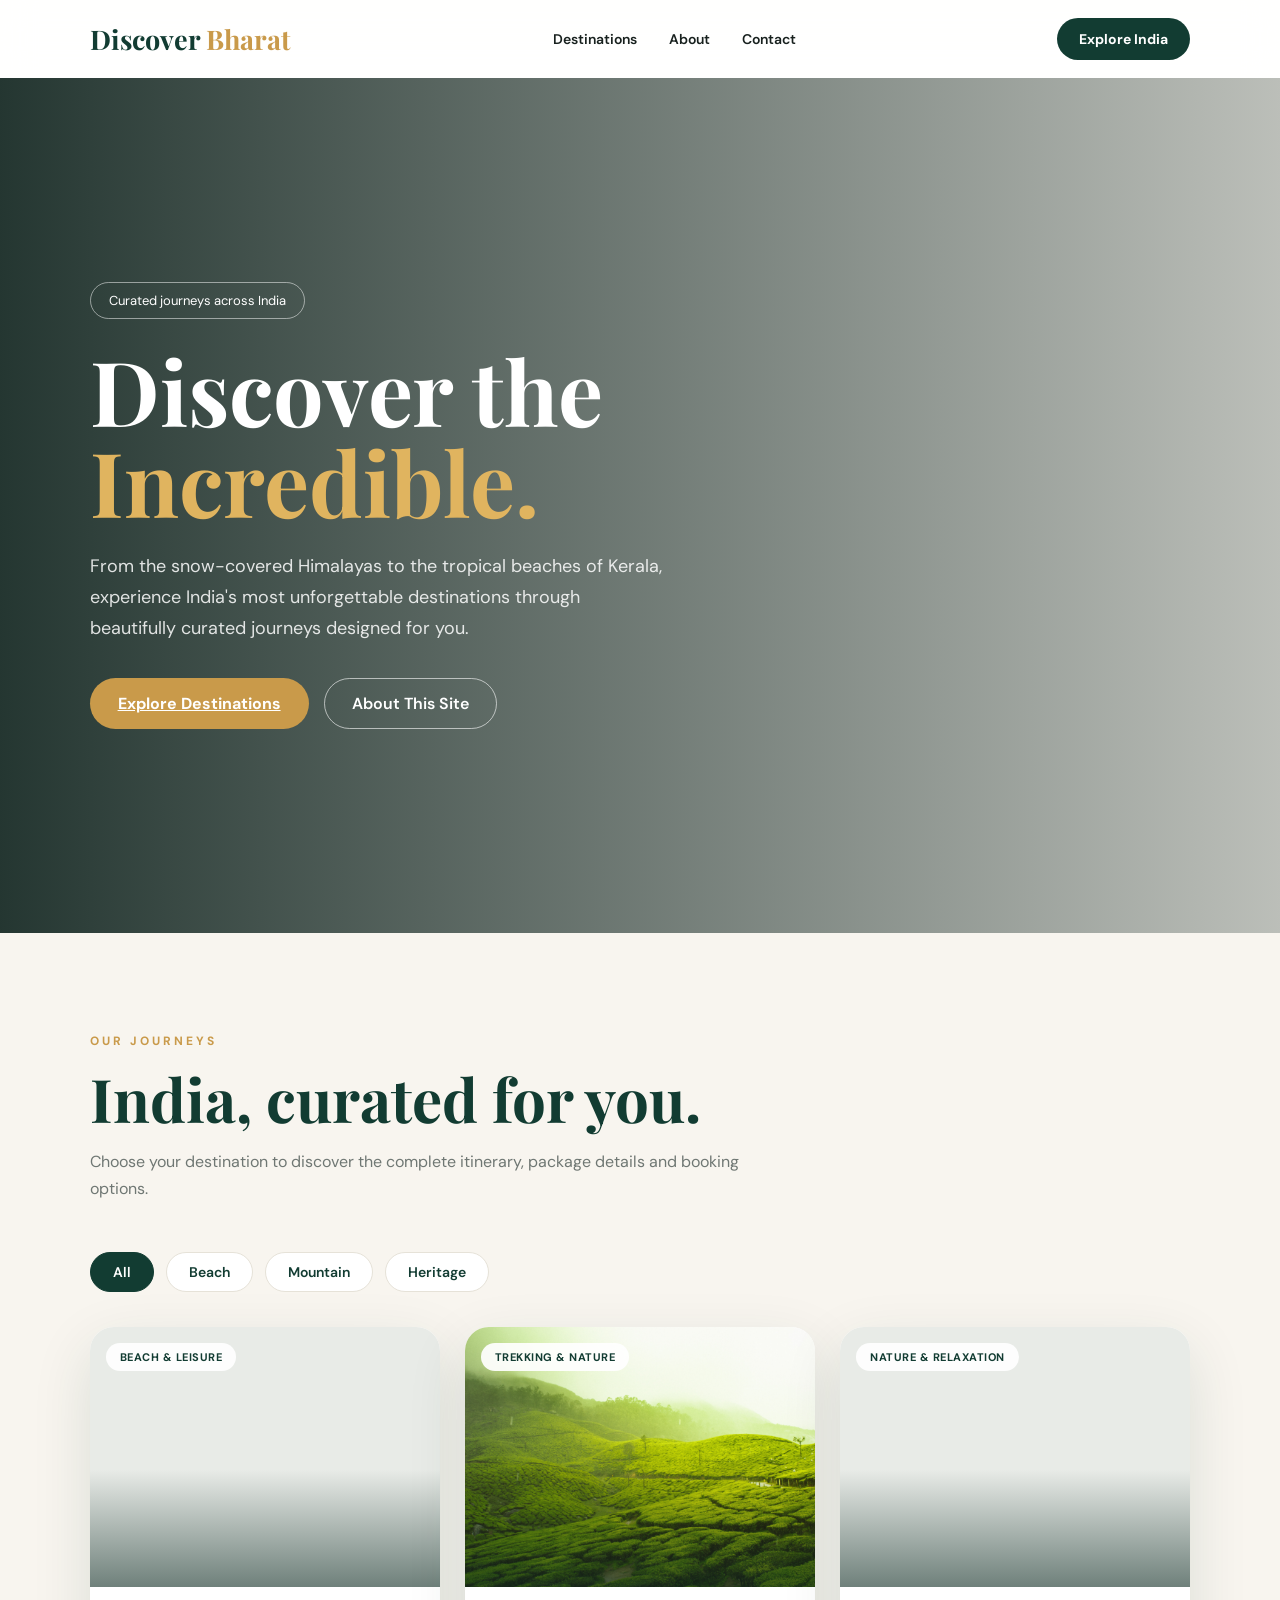
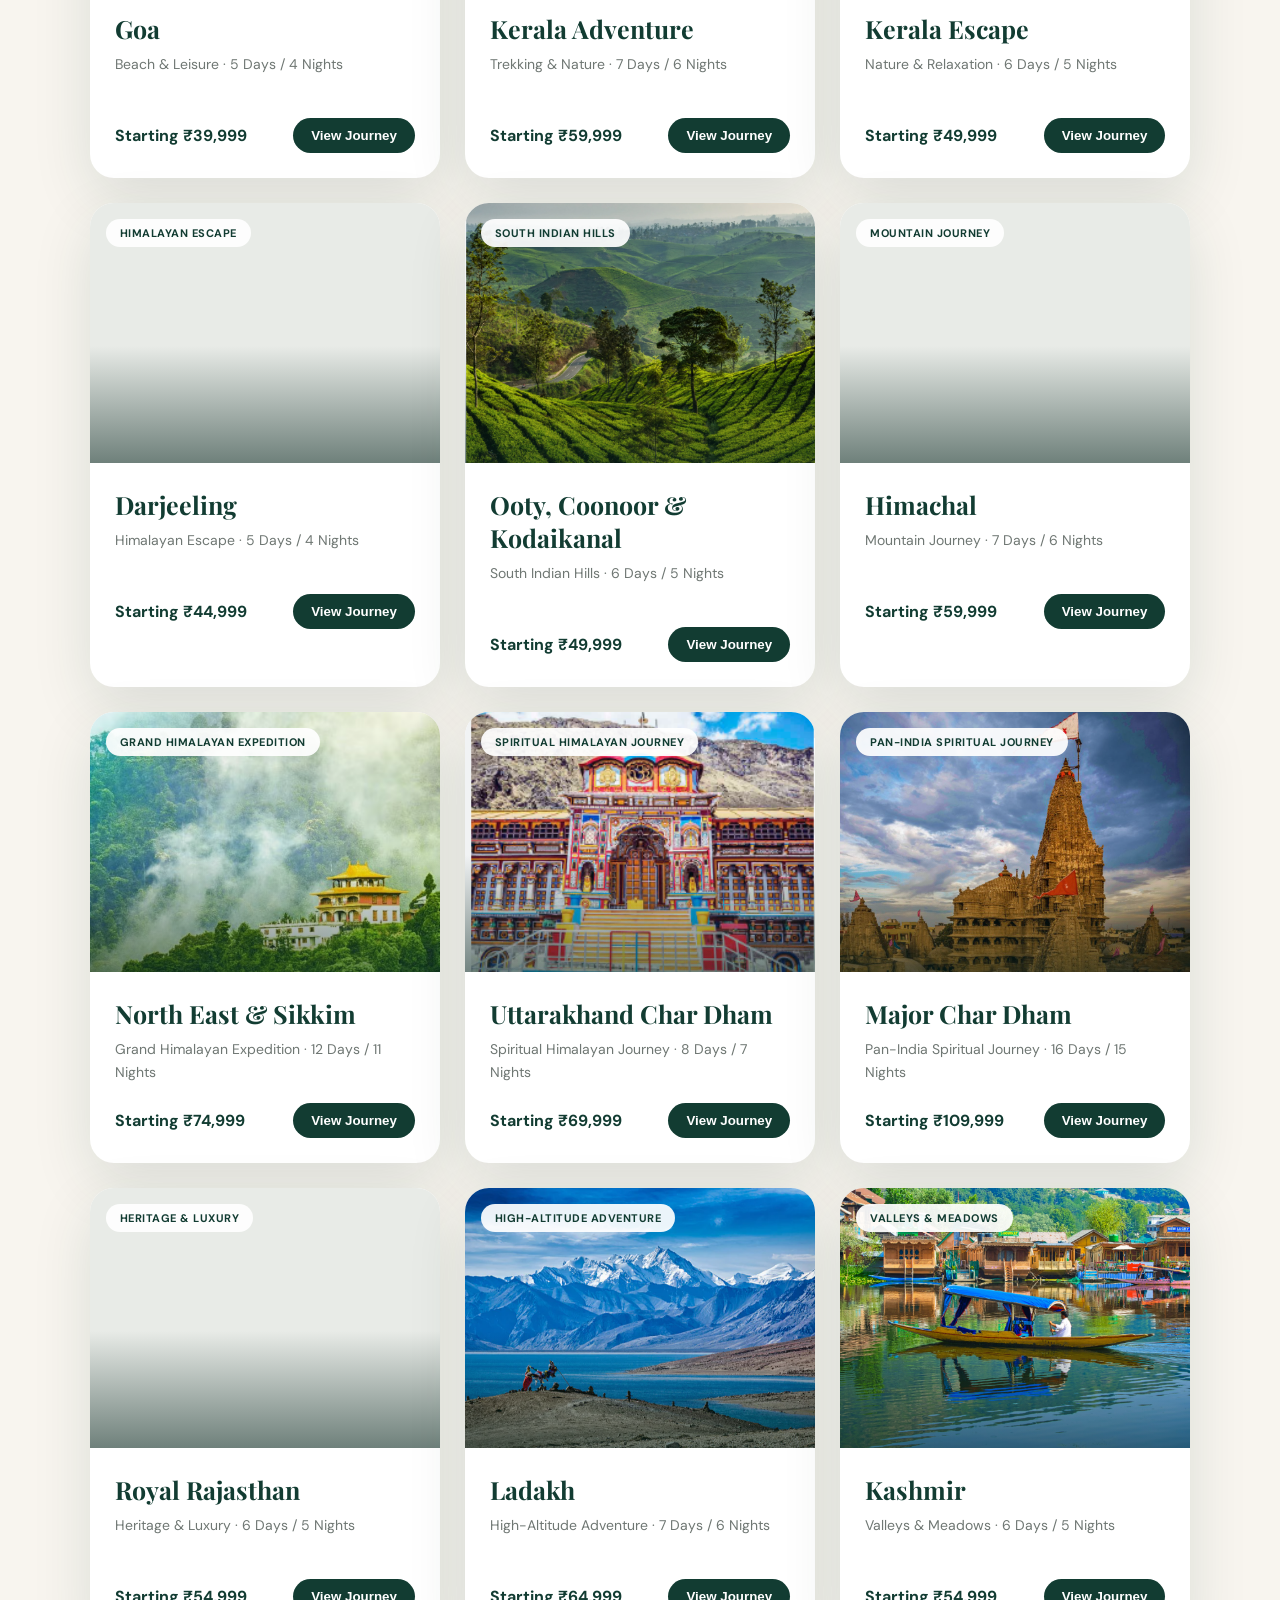
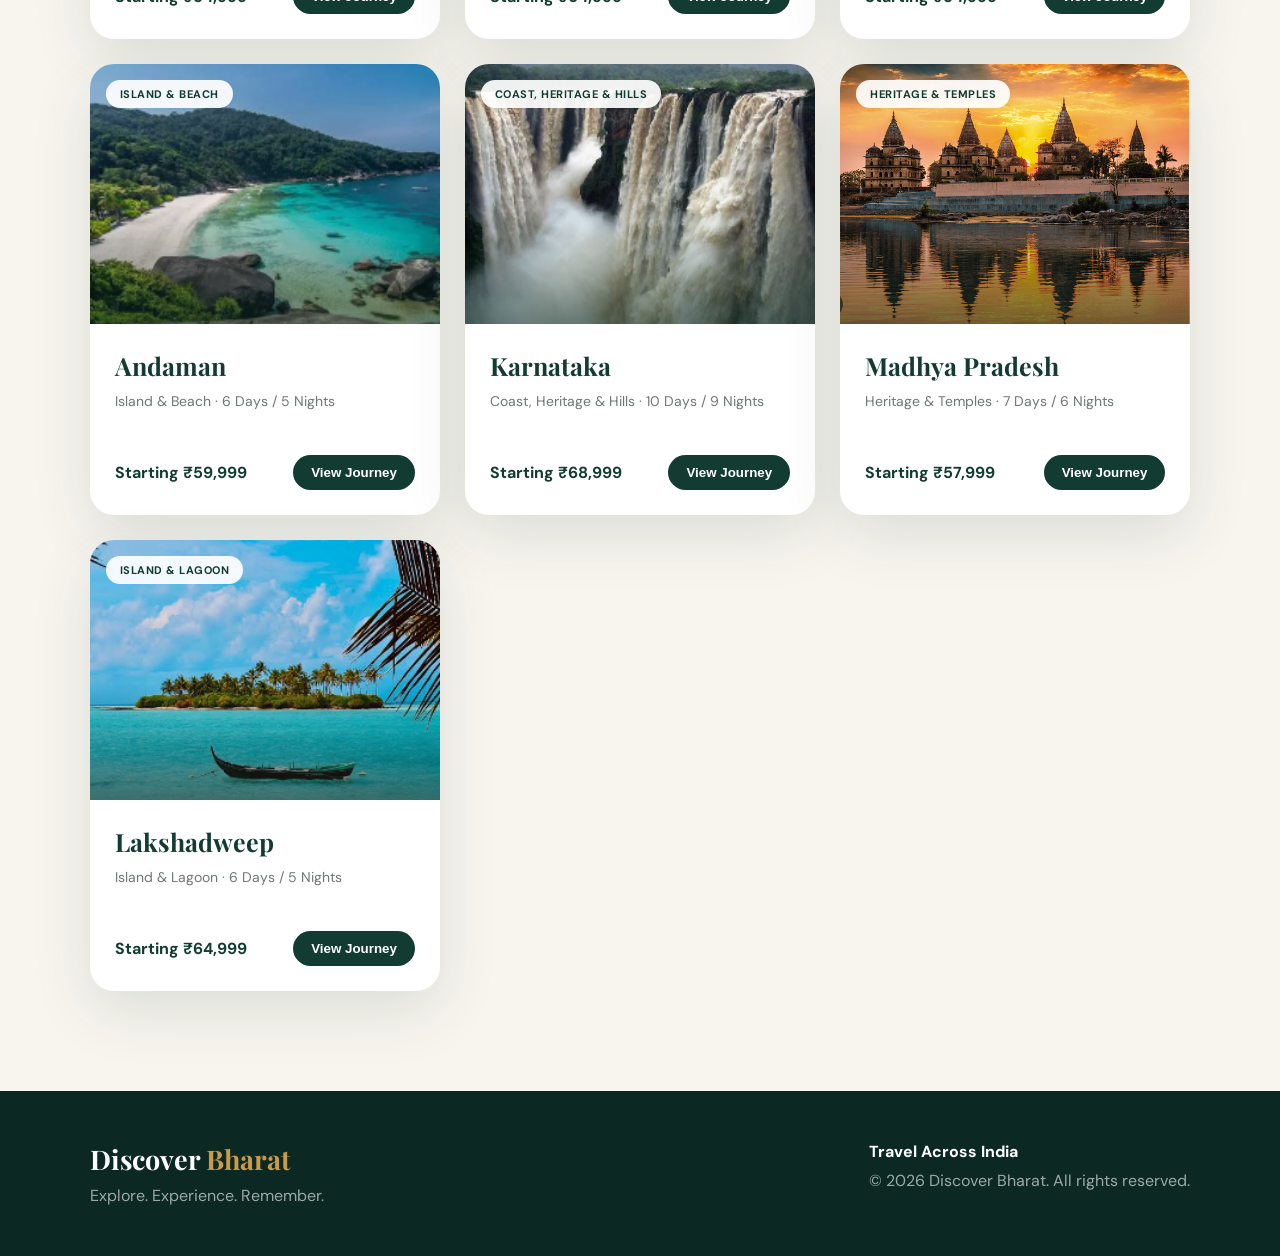
==== index.html @ ce4983fe "Add files via upload" ====
<!DOCTYPE html>
<html lang="en">
<head>
<meta charset="UTF-8">
<meta name="viewport" content="width=device-width, initial-scale=1.0">
<title>Discover Bharat | Explore Incredible India</title>
<link rel="preconnect" href="https://fonts.googleapis.com">
<link rel="preconnect" href="https://fonts.gstatic.com" crossorigin>
<link href="https://fonts.googleapis.com/css2?family=DM+Sans:wght@400;500;600;700&family=Playfair+Display:wght@500;600;700&display=swap" rel="stylesheet">
<link rel="stylesheet" href="styles.css">
</head>

<body>

<!-- =========================================
     NAVIGATION
========================================= -->
<nav>
<a href="index.html" class="logo">Discover <span>Bharat</span></a>

<ul class="nav-links" id="navLinks">
<li><a href="#destinations">Destinations</a></li>
<li><a href="about.html">About</a></li>
<li><a href="contact.html">Contact</a></li>
</ul>

<a href="#destinations" class="nav-button">Explore India</a>

<button class="nav-toggle" id="navToggle" aria-label="Toggle menu" aria-expanded="false">
<span></span><span></span><span></span>
</button>
</nav>

<!-- =========================================
     HERO
========================================= -->
<section class="hero">
<div class="hero-content">
<div class="hero-tag">Curated journeys across India</div>
<h1>Discover the<br><span>Incredible.</span></h1>
<p>From the snow-covered Himalayas to the tropical beaches of Kerala, experience India's most unforgettable destinations through beautifully curated journeys designed for you.</p>
<div class="hero-buttons">
<a href="#destinations" class="btn-primary">Explore Destinations</a>
<a href="about.html" class="btn-outline">About This Site</a>
</div>
</div>
</section>

<!-- =========================================
     DESTINATIONS
========================================= -->
<section class="section" id="destinations">
<div class="section-heading">
<div class="eyebrow">Our Journeys</div>
<h2>India, curated for you.</h2>
<p>Choose your destination to discover the complete itinerary, package details and booking options.</p>
</div>
<div class="filter-bar">
<button class="filter-btn active" data-filter="all">All</button>
<button class="filter-btn" data-filter="beach">Beach</button>
<button class="filter-btn" data-filter="mountain">Mountain</button>
<button class="filter-btn" data-filter="heritage">Heritage</button>
</div>
<div class="destination-grid" id="destinationGrid"></div>
</section>

<!-- =========================================
     FOOTER
========================================= -->
<footer>
<div>
<h2 class="logo" style="color:white;">Discover <span>Bharat</span></h2>
<p>Explore. Experience. Remember.</p>
</div>
<div>
<strong>Travel Across India</strong>
<p>© 2026 Discover Bharat. All rights reserved.</p>
</div>
</footer>

<!-- =========================================
     ITINERARY MODAL
========================================= -->
<div class="modal" id="itineraryModal">
<div class="modal-content">
<div class="modal-header" id="modalHeader">
<button class="close" onclick="closeItinerary()">×</button>
<div class="modal-title"><h2 id="modalTitle"></h2></div>
</div>
<div class="modal-body">
<div class="trip-meta">
<div class="meta-box"><small>Duration</small><strong id="modalDuration"></strong></div>
<div class="meta-box"><small>Package Price</small><strong id="modalPrice"></strong></div>
<div class="meta-box"><small>Travel Style</small><strong id="modalStyle"></strong></div>
</div>
<h3 style="color:#123c32;margin-bottom:25px;">Your Itinerary</h3>
<div id="itineraryDays"></div>

<h3 style="color:#123c32;margin-bottom:15px;">Choose Your Package</h3>
<p style="color:#6f7773;font-size:13px;margin-bottom:20px;">Prices shown are for round-trip airfare only, per person.</p>
<div id="pricingTiers" class="pricing-tiers"></div>

<button class="book-now" onclick="openBooking()">Book This Journey</button>
</div>
</div>
</div>

<!-- =========================================
     BOOKING FORM
========================================= -->
<div class="booking-modal" id="bookingModal">
<div class="booking-box">
<button class="booking-close" onclick="closeBooking()">×</button>
<h2>Plan Your Journey</h2>
<p>Tell us about your trip and our travel team will get in touch with you.</p>
<form action="https://formspree.io/f/mqerwkro" method="POST" onsubmit="return prepareBooking()">
<input type="hidden" name="_subject" value="New Booking Enquiry — Discover Bharat">
<input type="hidden" name="_next" value="thank-you.html">
<div class="form-grid">
<div class="form-group"><label>Full Name</label><input type="text" name="Full Name" id="bookingName" required placeholder="Your name"></div>
<div class="form-group"><label>Phone Number</label><input type="tel" name="Phone Number" id="bookingPhone" required placeholder="+91"></div>
<div class="form-group"><label>Email Address</label><input type="email" name="email" id="bookingEmail" required placeholder="you@example.com"></div>
<div class="form-group"><label>Travel Date</label><input type="date" name="Travel Date" id="bookingDate" required></div>
<div class="form-group"><label>Number of Adults</label><select name="Adults" id="bookingAdults"><option>1 Adult</option><option>2 Adults</option><option>3 Adults</option><option>4 Adults</option><option>5+ Adults</option></select></div>
<div class="form-group"><label>Number of Children</label><select name="Children" id="bookingChildren"><option>No Children</option><option>1 Child</option><option>2 Children</option><option>3 Children</option><option>4+ Children</option></select></div>
<div class="form-group full"><label>Selected Destination</label><input type="text" name="Destination Package" id="bookingDestination" readonly></div>
<div class="form-group full"><label>Anything Else?</label><textarea name="Notes" id="bookingNotes" placeholder="Tell us about your preferences or special requirements"></textarea></div>
</div>
<button class="submit-booking" type="submit">Send Booking Enquiry</button>
</form>
</div>
</div>

<script src="common.js"></script>
<script src="main.js"></script>
</body>
</html>
---- styles.css ----
/* =========================================
   GLOBAL
========================================= */
:root {
    --green: #123c32;
    --green-light: #1d5b49;
    --gold: #c99a4a;
    --cream: #f8f5ef;
    --white: #ffffff;
    --dark: #18211e;
    --muted: #6f7773;
    --shadow: 0 20px 60px rgba(18, 60, 50, 0.12);
}

* {
    margin: 0;
    padding: 0;
    box-sizing: border-box;
}

html {
    scroll-behavior: smooth;
}

body {
    font-family: "DM Sans", sans-serif;
    background: var(--cream);
    color: var(--dark);
}

/* =========================================
   NAVBAR
========================================= */
nav {
    position: fixed;
    top: 0;
    left: 0;
    right: 0;
    z-index: 1000;
    height: 78px;
    display: flex;
    align-items: center;
    justify-content: space-between;
    padding: 0 7%;
    background: rgba(255,255,255,0.94);
    backdrop-filter: blur(16px);
    border-bottom: 1px solid transparent;
    transition: box-shadow 0.3s ease, border-color 0.3s ease;
}

nav.scrolled {
    box-shadow: 0 8px 30px rgba(18,60,50,0.08);
    border-bottom-color: rgba(0,0,0,0.06);
}

:focus-visible {
    outline: 2px solid var(--gold);
    outline-offset: 3px;
}

@media (prefers-reduced-motion: reduce) {
    * {
        animation-duration: 0.001ms !important;
        transition-duration: 0.001ms !important;
    }
}

/* =========================================
   SCROLL REVEAL
========================================= */
.reveal {
    opacity: 0;
    transform: translateY(28px);
    transition: opacity 0.7s ease, transform 0.7s ease;
}

.reveal.in-view {
    opacity: 1;
    transform: translateY(0);
}

.logo {
    font-family: "Playfair Display", serif;
    font-size: 27px;
    font-weight: 700;
    color: var(--green);
    text-decoration: none;
}

.logo span {
    color: var(--gold);
}

.nav-links {
    display: flex;
    gap: 32px;
    list-style: none;
}

.nav-links a {
    text-decoration: none;
    color: var(--dark);
    font-weight: 600;
    font-size: 14px;
}

.nav-button {
    background: var(--green);
    color: white;
    padding: 12px 22px;
    border-radius: 30px;
    text-decoration: none;
    font-size: 14px;
    font-weight: 700;
    transition: background 0.25s ease;
}

.nav-button:hover {
    background: var(--green-light);
}

.nav-toggle {
    display: none;
    flex-direction: column;
    gap: 5px;
    background: none;
    border: none;
    cursor: pointer;
    padding: 6px;
}

.nav-toggle span {
    width: 24px;
    height: 2px;
    background: var(--green);
    border-radius: 2px;
    transition: 0.25s ease;
}

/* =========================================
   HERO
========================================= */
.hero {
    min-height: 95vh;
    margin-top: 78px;
    position: relative;
    display: flex;
    align-items: center;
    padding: 80px 7%;
    overflow: hidden;
    background:
        linear-gradient(
            90deg,
            rgba(7,28,23,0.88),
            rgba(7,28,23,0.25)
        ),
        url("https://images.unsplash.com/photo-1524492412937-b28074a5d7da?auto=format&fit=crop&w=2000&q=90")
        center/cover;
}

.hero-content {
    max-width: 720px;
    color: white;
}

.hero-tag {
    display: inline-block;
    padding: 9px 18px;
    border: 1px solid rgba(255,255,255,0.5);
    border-radius: 30px;
    font-size: 13px;
    margin-bottom: 25px;
}

.hero h1 {
    font-family: "Playfair Display", serif;
    font-size: clamp(50px, 7vw, 92px);
    line-height: 1.02;
    margin-bottom: 25px;
}

.hero h1 span {
    color: #e0b45f;
}

.hero p {
    max-width: 580px;
    font-size: 18px;
    line-height: 1.7;
    color: rgba(255,255,255,0.85);
}

.hero-buttons {
    margin-top: 35px;
    display: flex;
    gap: 15px;
    flex-wrap: wrap;
}

.btn-primary {
    background: var(--gold);
    color: white;
    border: none;
    padding: 15px 28px;
    border-radius: 30px;
    font-weight: 700;
    cursor: pointer;
    transition: transform 0.25s ease, box-shadow 0.25s ease;
    display: inline-block;
}

.btn-primary:hover {
    transform: translateY(-3px);
    box-shadow: 0 14px 30px rgba(201,154,74,0.4);
}

.btn-outline {
    color: white;
    border: 1px solid rgba(255,255,255,0.6);
    padding: 14px 27px;
    border-radius: 30px;
    text-decoration: none;
    font-weight: 600;
    transition: 0.25s ease;
    display: inline-block;
}

.btn-outline:hover {
    background: rgba(255,255,255,0.12);
    border-color: white;
}

/* =========================================
   SECTIONS
========================================= */
.section {
    padding: 100px 7%;
}

.section-heading {
    max-width: 700px;
    margin-bottom: 50px;
}

.eyebrow {
    text-transform: uppercase;
    letter-spacing: 3px;
    color: var(--gold);
    font-size: 12px;
    font-weight: 700;
    margin-bottom: 15px;
}

.section-heading h2 {
    font-family: "Playfair Display", serif;
    font-size: clamp(36px, 5vw, 60px);
    color: var(--green);
    line-height: 1.15;
}

.section-heading p {
    color: var(--muted);
    margin-top: 15px;
    line-height: 1.7;
}

/* =========================================
   DESTINATION GRID
========================================= */
.filter-bar {
    display: flex;
    flex-wrap: wrap;
    gap: 12px;
    margin-bottom: 35px;
}

.filter-btn {
    background: var(--white);
    color: var(--green);
    border: 1.5px solid #e6e2d8;
    padding: 10px 22px;
    border-radius: 30px;
    font-weight: 600;
    font-size: 14px;
    cursor: pointer;
    font-family: inherit;
    transition: 0.25s ease;
}

.filter-btn:hover {
    border-color: var(--gold);
}

.filter-btn.active {
    background: var(--green);
    border-color: var(--green);
    color: white;
}

.destination-grid {
    display: grid;
    grid-template-columns: repeat(3, 1fr);
    gap: 25px;
}

.destination-card {
    background: white;
    border-radius: 24px;
    overflow: hidden;
    box-shadow: var(--shadow);
    transition: 0.35s ease;
    cursor: pointer;
}

.destination-card:hover {
    transform: translateY(-8px);
    box-shadow: 0 25px 70px rgba(18,60,50,0.18);
}

.destination-image {
    height: 260px;
    position: relative;
    overflow: hidden;
    background: #e8ebe7;
}

.destination-image img {
    width: 100%;
    height: 100%;
    object-fit: cover;
    display: block;
    transition: 0.6s ease;
}

.destination-card:hover img {
    transform: scale(1.07);
}

.destination-image::after {
    content: "";
    position: absolute;
    inset: 0;
    background: linear-gradient(transparent 55%, rgba(11,41,34,0.55));
    pointer-events: none;
}

.style-badge {
    position: absolute;
    top: 16px;
    left: 16px;
    z-index: 2;
    background: rgba(255,255,255,0.92);
    color: var(--green);
    font-size: 11px;
    font-weight: 700;
    letter-spacing: 0.5px;
    text-transform: uppercase;
    padding: 7px 14px;
    border-radius: 30px;
}

.destination-info {
    padding: 25px;
}

.destination-info h3 {
    font-family: "Playfair Display", serif;
    color: var(--green);
    font-size: 25px;
    margin-bottom: 8px;
}

.destination-info p {
    color: var(--muted);
    font-size: 14px;
    line-height: 1.6;
    min-height: 45px;
}

.card-bottom {
    display: flex;
    align-items: center;
    justify-content: space-between;
    margin-top: 20px;
}

.price {
    color: var(--green);
    font-weight: 700;
}

.view-btn {
    background: var(--green);
    color: white;
    border: none;
    padding: 10px 18px;
    border-radius: 20px;
    cursor: pointer;
    font-weight: 600;
    transition: background 0.25s ease;
}

.view-btn:hover {
    background: var(--green-light);
}

/* =========================================
   ITINERARY MODAL
========================================= */
.modal {
    display: none;
    position: fixed;
    z-index: 2000;
    inset: 0;
    background: rgba(0,0,0,0.7);
    overflow-y: auto;
    padding: 40px 20px;
}

.modal.active {
    display: block;
}

.modal-content {
    max-width: 950px;
    margin: auto;
    background: white;
    border-radius: 28px;
    overflow: hidden;
    animation: modalOpen 0.3s ease;
}

@keyframes modalOpen {
    from {
        transform: translateY(30px);
        opacity: 0;
    }
    to {
        transform: translateY(0);
        opacity: 1;
    }
}

.modal-header {
    height: 330px;
    position: relative;
    color: white;
    display: flex;
    align-items: end;
    padding: 40px;
    background-size: cover;
    background-position: center;
}

.modal-header::before {
    content: "";
    position: absolute;
    inset: 0;
    background: linear-gradient(
        transparent,
        rgba(0,0,0,0.75)
    );
}

.modal-title {
    position: relative;
    z-index: 1;
}

.modal-title h2 {
    font-family: "Playfair Display", serif;
    font-size: 48px;
}

.close {
    position: absolute;
    top: 20px;
    right: 25px;
    z-index: 3;
    width: 42px;
    height: 42px;
    border: none;
    border-radius: 50%;
    background: rgba(255,255,255,0.2);
    color: white;
    font-size: 25px;
    cursor: pointer;
}

.modal-body {
    padding: 40px;
}

.trip-meta {
    display: grid;
    grid-template-columns: repeat(3, 1fr);
    gap: 15px;
    margin-bottom: 40px;
}

.meta-box {
    background: var(--cream);
    padding: 18px;
    border-radius: 15px;
}

.meta-box small {
    color: var(--muted);
}

.meta-box strong {
    display: block;
    color: var(--green);
    margin-top: 5px;
}

.itinerary-day {
    border-left: 2px solid var(--gold);
    padding-left: 25px;
    margin-bottom: 25px;
}

.itinerary-day h4 {
    color: var(--green);
    font-size: 19px;
    margin-bottom: 8px;
}

.itinerary-day p {
    color: var(--muted);
    line-height: 1.7;
}

.pricing-tiers {
    display: grid;
    grid-template-columns: repeat(3, 1fr);
    gap: 15px;
    margin-bottom: 30px;
}

.tier-card {
    border: 2px solid #e6e2d8;
    border-radius: 15px;
    padding: 18px 15px;
    text-align: center;
    cursor: pointer;
    transition: 0.25s ease;
}

.tier-card:hover {
    border-color: var(--gold);
}

.tier-card.active {
    border-color: var(--green);
    background: var(--cream);
}

.tier-name {
    display: block;
    font-weight: 700;
    color: var(--green);
    font-size: 14px;
    margin-bottom: 8px;
}

.tier-price {
    display: block;
    font-family: "Playfair Display", serif;
    font-size: 20px;
    color: var(--dark);
}

.book-now {
    margin-top: 30px;
    width: 100%;
    padding: 17px;
    background: var(--green);
    color: white;
    border: none;
    border-radius: 30px;
    font-size: 16px;
    font-weight: 700;
    cursor: pointer;
}

/* =========================================
   BOOKING MODAL
========================================= */
.booking-modal {
    display: none;
    position: fixed;
    inset: 0;
    z-index: 3000;
    background: rgba(0,0,0,0.75);
    padding: 30px;
    overflow-y: auto;
}

.booking-modal.active {
    display: flex;
    align-items: center;
    justify-content: center;
}

.booking-box {
    background: white;
    width: 100%;
    max-width: 650px;
    padding: 45px;
    border-radius: 25px;
    position: relative;
}

.booking-box h2 {
    font-family: "Playfair Display", serif;
    color: var(--green);
    font-size: 38px;
}

.booking-box > p {
    color: var(--muted);
    margin: 8px 0 25px;
}

.booking-close {
    position: absolute;
    right: 25px;
    top: 20px;
    border: none;
    background: none;
    font-size: 28px;
    cursor: pointer;
}

.form-grid {
    display: grid;
    grid-template-columns: 1fr 1fr;
    gap: 15px;
}

.form-group {
    margin-bottom: 15px;
}

.form-group.full {
    grid-column: 1 / -1;
}

.form-group label {
    display: block;
    font-size: 13px;
    font-weight: 700;
    margin-bottom: 7px;
    color: var(--green);
}

.form-group input,
.form-group select,
.form-group textarea {
    width: 100%;
    padding: 13px 15px;
    border: 1px solid #ddd;
    border-radius: 10px;
    font-family: inherit;
    outline: none;
}

.form-group textarea {
    height: 90px;
    resize: none;
}

.submit-booking {
    width: 100%;
    padding: 15px;
    border: none;
    background: var(--gold);
    color: white;
    border-radius: 30px;
    font-weight: 700;
    font-size: 16px;
    cursor: pointer;
    margin-top: 10px;
}

.thank-you-box {
    text-align: center;
}

.thank-you-icon {
    width: 60px;
    height: 60px;
    margin: 0 auto 20px;
    border-radius: 50%;
    background: var(--green);
    color: white;
    font-size: 28px;
    display: flex;
    align-items: center;
    justify-content: center;
}

.thank-you-box p {
    color: var(--muted);
    line-height: 1.7;
    margin: 10px 0 25px;
}

.thank-you-box p a {
    color: var(--green);
    font-weight: 700;
}

/* =========================================
   ABOUT
========================================= */
.page-top {
    margin-top: 78px;
}

.about-section {
    background: var(--green);
    color: white;
}

.about-section .section-heading h2 {
    color: white;
}

.about-section .section-heading p {
    color: rgba(255,255,255,0.7);
}

.about-intro {
    max-width: 780px;
    margin-bottom: 55px;
    display: flex;
    gap: 22px;
    align-items: flex-start;
}

.about-avatar {
    flex-shrink: 0;
    width: 64px;
    height: 64px;
    border-radius: 50%;
    background: var(--gold);
    display: flex;
    align-items: center;
    justify-content: center;
    font-family: "Playfair Display", serif;
    font-size: 26px;
    font-weight: 700;
    color: white;
}

.about-intro p {
    color: rgba(255,255,255,0.8);
    line-height: 1.85;
    font-size: 19px;
}

.about-intro p strong {
    color: white;
}

/* =========================================
   CONTACT (distinct slide from About + Footer)
========================================= */
.contact-section {
    background: var(--white);
}

.contact-grid {
    display: grid;
    grid-template-columns: 1fr 0.85fr;
    gap: 40px;
    align-items: stretch;
}

.contact-info-list {
    display: flex;
    flex-direction: column;
    gap: 16px;
}

.contact-info-item {
    padding: 22px 24px;
    background: var(--cream);
    border-radius: 16px;
}

.contact-info-item small {
    color: var(--gold);
    text-transform: uppercase;
    letter-spacing: 1.5px;
    font-size: 11px;
    font-weight: 700;
}

.contact-info-item strong {
    display: block;
    color: var(--green);
    font-size: 18px;
    margin-top: 6px;
}

.contact-cta {
    background: var(--green);
    color: white;
    border-radius: 24px;
    padding: 40px;
    display: flex;
    flex-direction: column;
    justify-content: center;
}

.contact-cta h3 {
    font-family: "Playfair Display", serif;
    font-size: 28px;
    margin-bottom: 12px;
}

.contact-cta p {
    color: rgba(255,255,255,0.75);
    line-height: 1.7;
    margin-bottom: 25px;
}

.features {
    display: grid;
    grid-template-columns: repeat(4,1fr);
    gap: 20px;
}

.feature {
    padding: 30px;
    border: 1px solid rgba(255,255,255,0.15);
    border-radius: 20px;
}

.feature-number {
    font-family: "Playfair Display", serif;
    color: var(--gold);
    font-size: 35px;
}

.feature h3 {
    margin: 15px 0 10px;
}

.feature p {
    color: rgba(255,255,255,0.65);
    line-height: 1.6;
    font-size: 14px;
}

/* =========================================
   FOOTER
========================================= */
footer {
    background: #0b2922;
    color: white;
    padding: 50px 7%;
    display: flex;
    justify-content: space-between;
    gap: 30px;
    flex-wrap: wrap;
}

footer p {
    color: rgba(255,255,255,0.6);
    margin-top: 8px;
}

/* =========================================
   RESPONSIVE
========================================= */
@media(max-width: 900px) {
    .destination-grid {
        grid-template-columns: repeat(2,1fr);
    }

    .features {
        grid-template-columns: repeat(2,1fr);
    }

    .nav-toggle {
        display: flex;
    }

    .nav-links {
        position: absolute;
        top: 78px;
        left: 0;
        right: 0;
        flex-direction: column;
        background: var(--white);
        padding: 20px 7%;
        gap: 18px;
        border-bottom: 1px solid rgba(0,0,0,0.06);
        display: none;
    }

    .nav-links.open {
        display: flex;
    }

    .nav-button {
        display: none;
    }
}

@media(max-width: 600px) {
    .contact-grid {
        grid-template-columns: 1fr;
    }

    .about-intro {
        flex-direction: column;
    }

    .destination-grid {
        grid-template-columns: 1fr;
    }

    .features {
        grid-template-columns: 1fr;
    }

    .trip-meta {
        grid-template-columns: 1fr;
    }

    .pricing-tiers {
        grid-template-columns: 1fr;
    }

    .form-grid {
        grid-template-columns: 1fr;
    }

    .form-group.full {
        grid-column: auto;
    }

    .modal-body {
        padding: 25px;
    }

    .modal-title h2 {
        font-size: 36px;
    }

    .booking-box {
        padding: 30px 20px;
    }
}
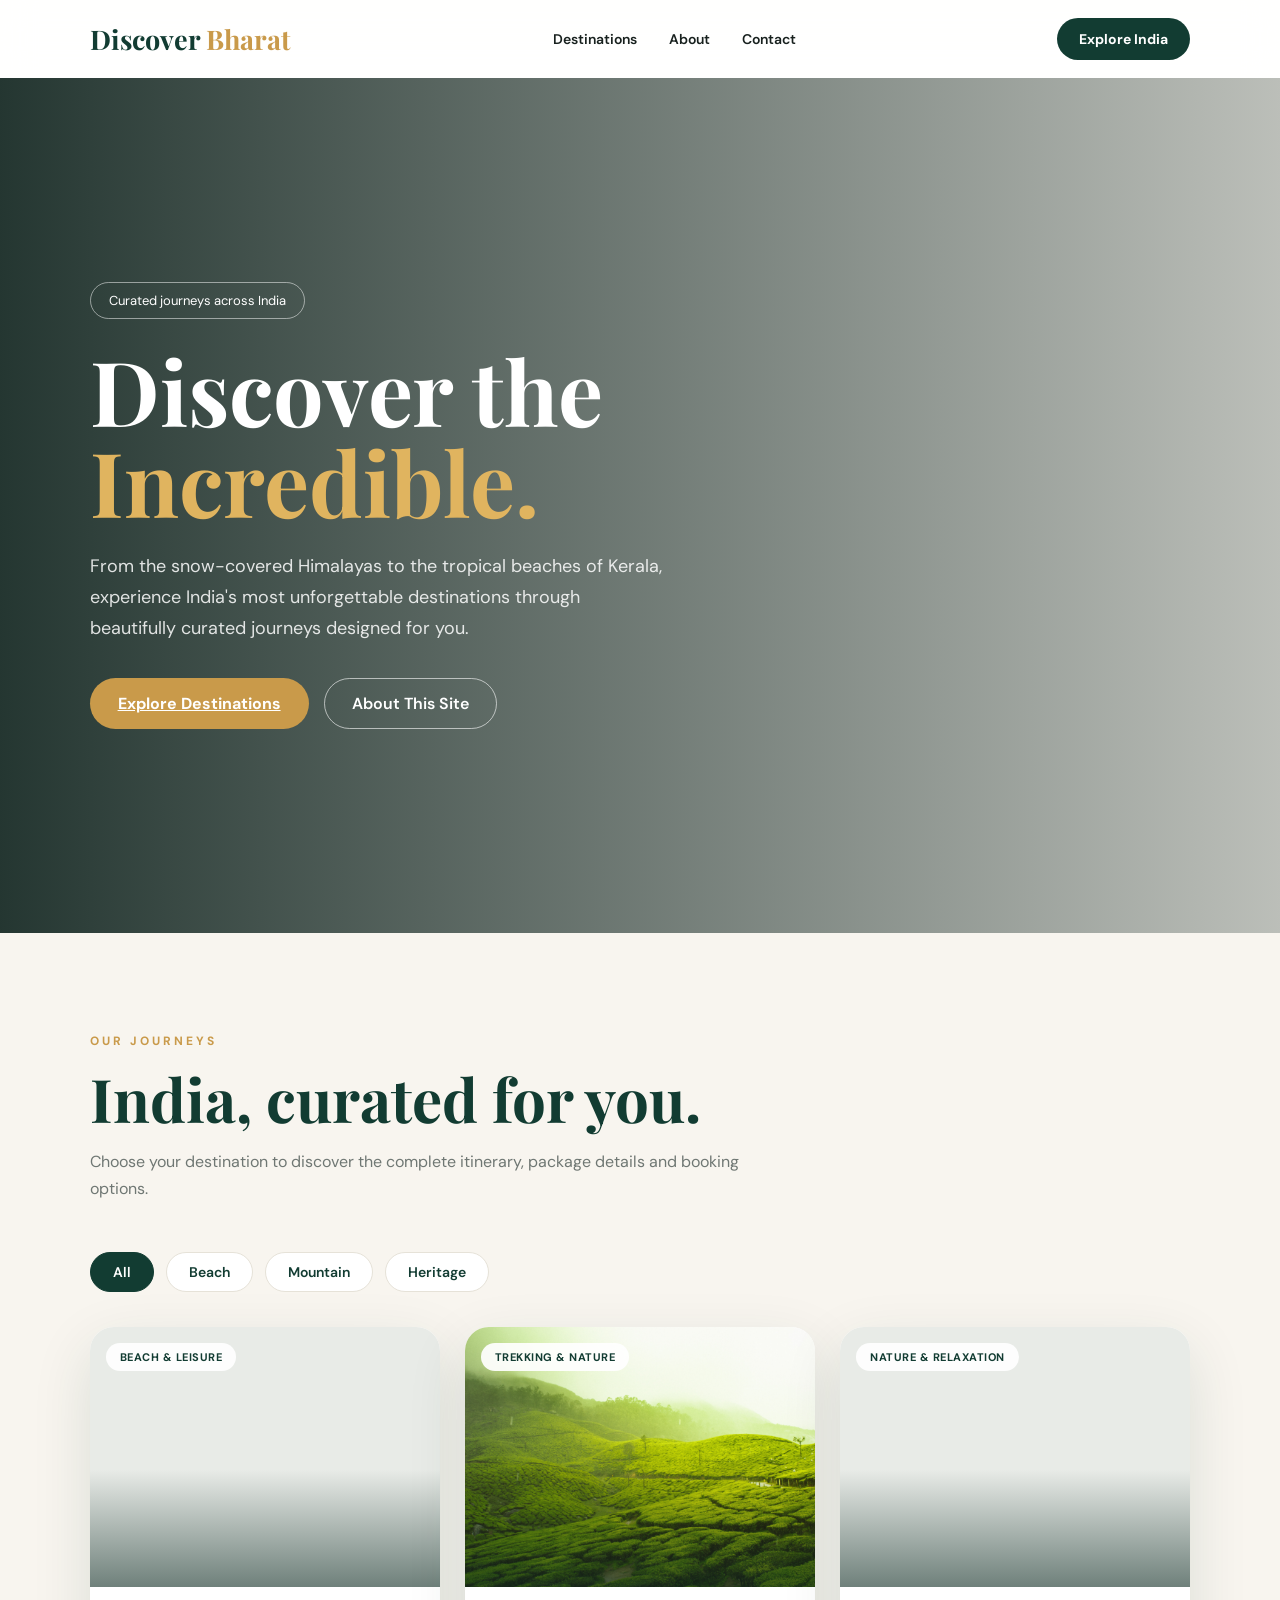
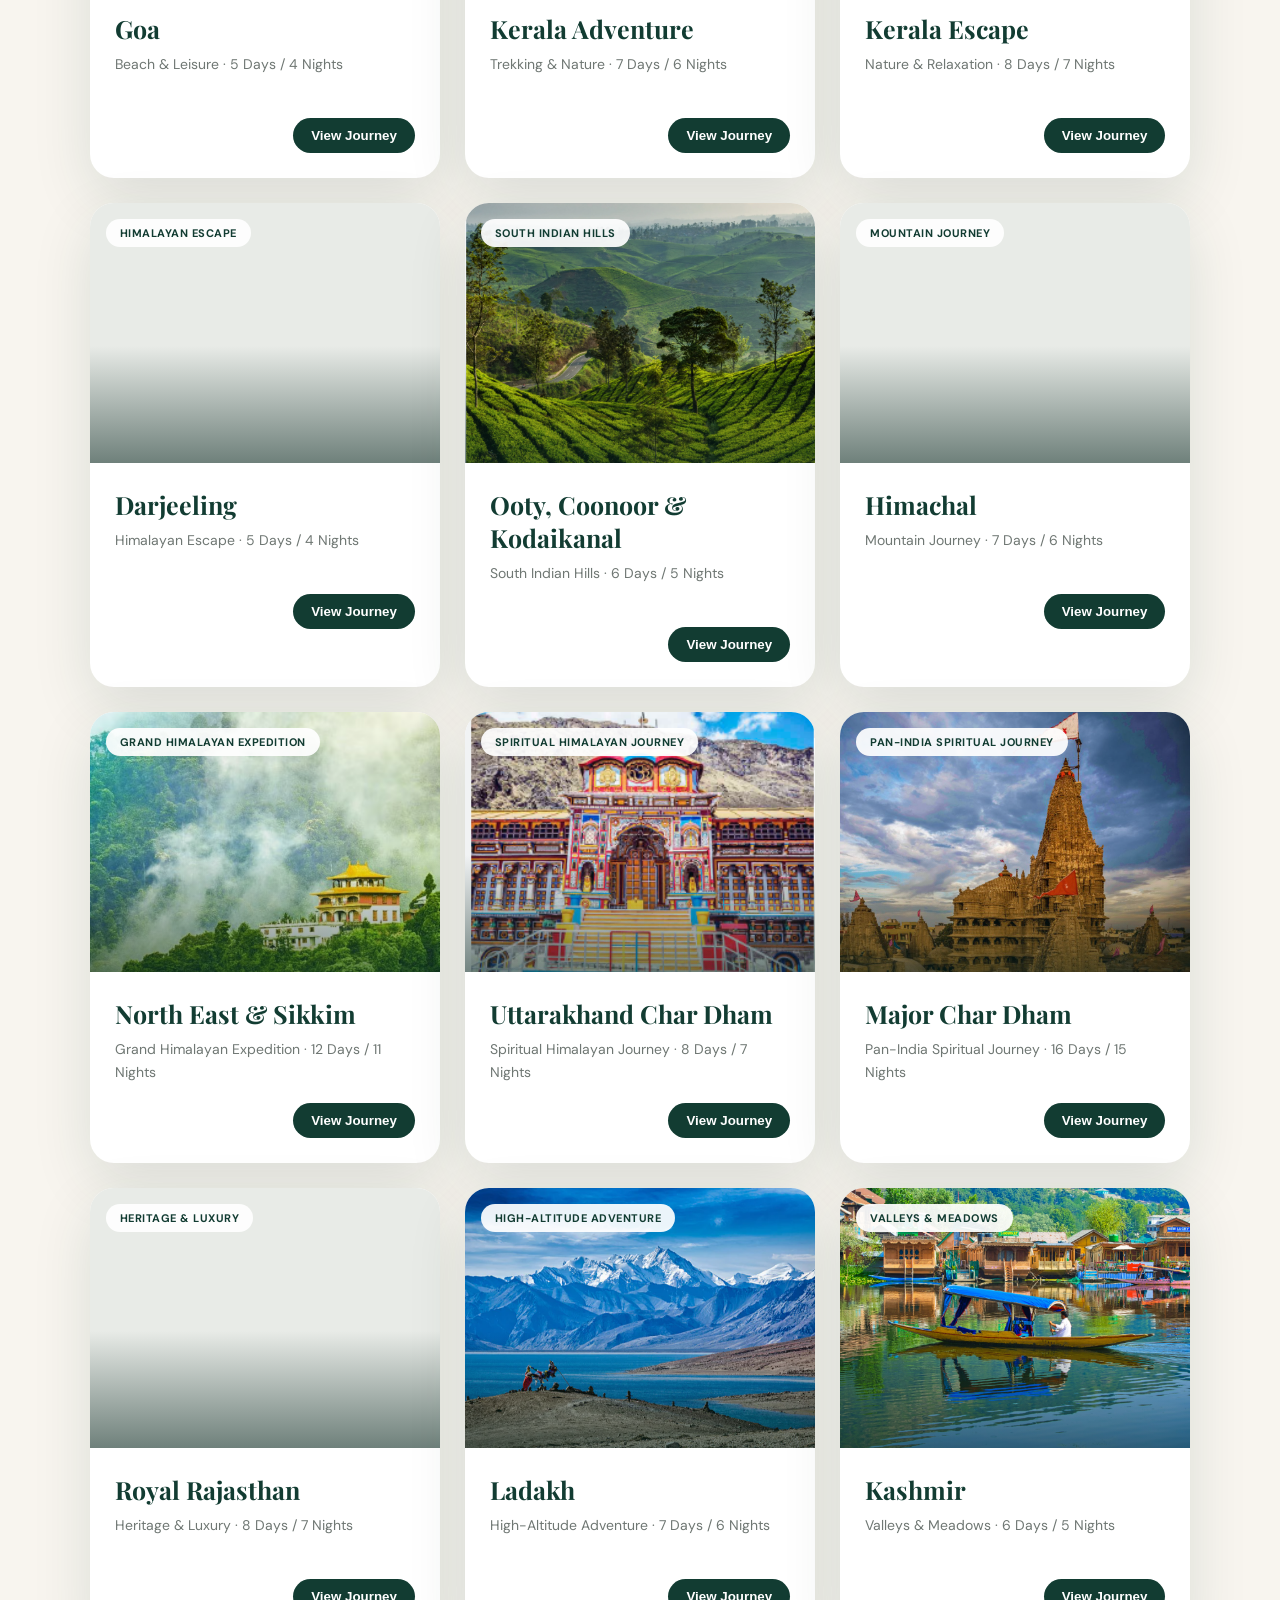
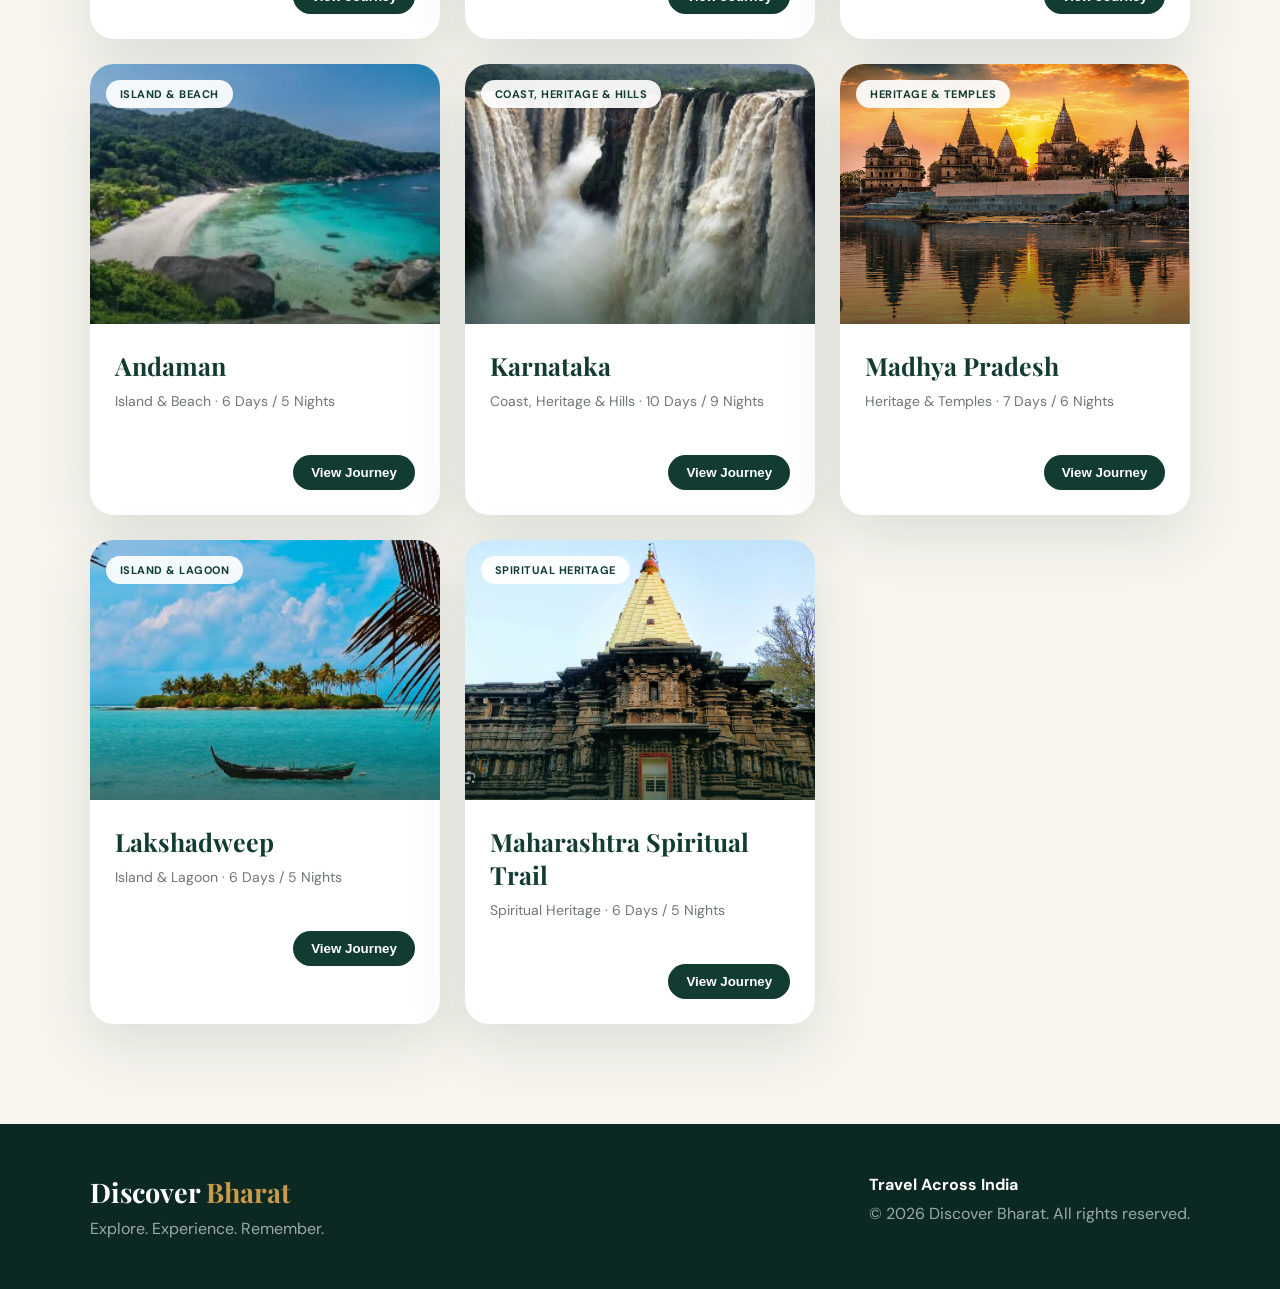
==== commit 352cb009: "Add files via upload" ====
--- a/index.html
+++ b/index.html
@@ -90,17 +90,77 @@
 <div class="modal-body">
 <div class="trip-meta">
 <div class="meta-box"><small>Duration</small><strong id="modalDuration"></strong></div>
-<div class="meta-box"><small>Package Price</small><strong id="modalPrice"></strong></div>
 <div class="meta-box"><small>Travel Style</small><strong id="modalStyle"></strong></div>
 </div>
-<h3 style="color:#123c32;margin-bottom:25px;">Your Itinerary</h3>
+
+<!-- ITINERARY FIRST -->
+<h3 style="color:#123c32;margin-bottom:20px;">Your Travel Plan</h3>
 <div id="itineraryDays"></div>
 
-<h3 style="color:#123c32;margin-bottom:15px;">Choose Your Package</h3>
-<p style="color:#6f7773;font-size:13px;margin-bottom:20px;">Prices shown are for round-trip airfare only, per person.</p>
-<div id="pricingTiers" class="pricing-tiers"></div>
+<!-- STEP 1: SELECT PACKAGE TIER (NO PRICING SHOWN) -->
+<h3 style="color:#123c32;margin-top:30px;margin-bottom:15px;">1. Select Stay Option</h3>
+<div class="tier-selection" style="display:flex; gap:15px; flex-wrap:wrap;">
+<label class="tier-card" style="flex:1; min-width:180px; padding:15px; border:1px solid #ccc; border-radius:8px; cursor:pointer;">
+<input type="radio" name="packageTier" value="standard" onchange="calculateTotalPrice()">
+<div class="tier-info">
+<strong>Standard</strong>
+<p style="font-size:12px; margin-top:5px; color:#666;">Comfortable 3-Star Hotels</p>
+</div>
+</label>
 
-<button class="book-now" onclick="openBooking()">Book This Journey</button>
+<label class="tier-card" style="flex:1; min-width:180px; padding:15px; border:1px solid #ccc; border-radius:8px; cursor:pointer;">
+<input type="radio" name="packageTier" value="deluxe" onchange="calculateTotalPrice()">
+<div class="tier-info">
+<strong>Deluxe</strong>
+<p style="font-size:12px; margin-top:5px; color:#666;">Premium 4-Star Hotels</p>
+</div>
+</label>
+
+<label class="tier-card" style="flex:1; min-width:180px; padding:15px; border:1px solid #ccc; border-radius:8px; cursor:pointer;">
+<input type="radio" name="packageTier" value="premium" onchange="calculateTotalPrice()">
+<div class="tier-info">
+<strong>Premium</strong>
+<p style="font-size:12px; margin-top:5px; color:#666;">Luxury 5-Star Resorts</p>
+</div>
+</label>
+</div>
+
+<!-- STEP 2: INCLUSIONS & EXCLUSIONS -->
+<h3 style="color:#123c32; margin-top:30px; margin-bottom:15px;">Package Inclusions</h3>
+<ul class="inclusions-list" style="line-height:1.8; color:#444; font-size:14px; list-style-type:disc; padding-left:20px;">
+<li>Airfare included from your selected departure airport</li>
+<li>Private transfers throughout the journey</li>
+<li>Hotel stay as per chosen tier with daily breakfast included</li>
+<li>Guided sightseeing tours and required entry permits</li>
+<li id="mealNote" style="color:#c0392b; font-weight:600; margin-top:10px;">Lunch and dinner are not included</li>
+</ul>
+
+<!-- STEP 3: DEPARTURE AIRPORT -->
+<h3 style="color:#123c32; margin-top:30px; margin-bottom:15px;">2. Select Departure Airport</h3>
+<div class="airport-selection">
+<select id="departureAirport" onchange="calculateTotalPrice()" style="width:100%; padding:12px; border-radius:6px; border:1px solid #ccc; font-size:15px;">
+<option value="" disabled selected>-- Choose your departure airport --</option>
+<option value="mumbai">Bombay / Mumbai (BOM)</option>
+<option value="delhi">Delhi (DEL)</option>
+<option value="hyderabad">Hyderabad (HYD)</option>
+<option value="chennai">Chennai (MAA)</option>
+<option value="bangalore">Bangalore (BLR)</option>
+<option value="pune">Pune (PNQ)</option>
+<option value="kolkata">Kolkata (CCU)</option>
+<option value="ahmedabad">Ahmedabad (AMD)</option>
+<option value="kochi">Kochi (COK)</option>
+<option value="lucknow">Lucknow (LKO)</option>
+<option value="jaipur">Jaipur (JAI)</option>
+</select>
+</div>
+
+<!-- DYNAMIC TOTAL PRICE -->
+<div class="total-price-box" id="totalPriceBox" style="display:none; margin-top:25px; padding:20px; background:#f4f8f6; border-radius:8px; border:1px solid #123c32; text-align:center;">
+<span style="font-size:14px; color:#555;">Total Package Price (per person):</span>
+<div id="finalPrice" style="font-size:28px; font-weight:bold; color:#123c32; margin-top:5px;">₹0</div>
+</div>
+
+<button class="book-now" onclick="openBooking()" style="margin-top:25px; width:100%;">Book This Journey</button>
 </div>
 </div>
 </div>
--- a/styles.css
+++ b/styles.css
@@ -742,17 +742,22 @@
 
 .about-avatar {
     flex-shrink: 0;
-    width: 64px;
-    height: 64px;
-    border-radius: 50%;
-    background: var(--gold);
-    display: flex;
-    align-items: center;
-    justify-content: center;
-    font-family: "Playfair Display", serif;
-    font-size: 26px;
-    font-weight: 700;
-    color: white;
+    width: 130px;
+    height: 190px;
+    border-radius: 16px;
+    object-fit: cover;
+    object-position: top;
+    border: 3px solid var(--gold);
+}
+
+.about-role {
+    text-align: center;
+    margin-top: 10px;
+    font-size: 12px;
+    font-weight: 700;
+    letter-spacing: 1.5px;
+    text-transform: uppercase;
+    color: var(--gold);
 }
 
 .about-intro p {
